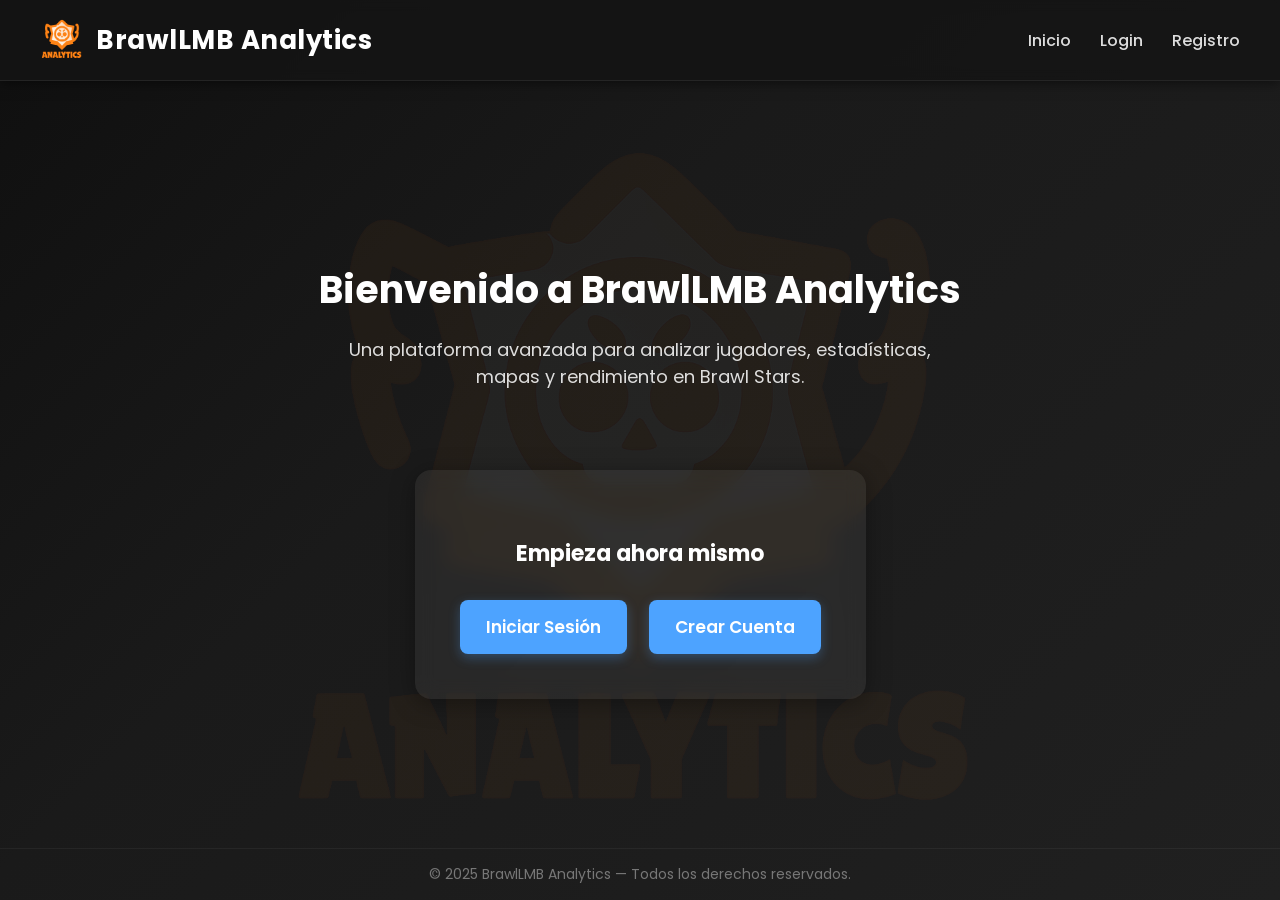
==== src/main/resources/static/index.html @ 0164c5f4 "commit 1 y final" ====
<!DOCTYPE html>
<html lang="es">
<head>
    <meta charset="UTF-8">
    <title>BrawlLMB Analytics - Inicio</title>
    <link rel="icon" href="/favicon_kenji.ico" type="image/x-icon">

    <!-- Fuente moderna -->
    <link href="https://fonts.googleapis.com/css2?family=Poppins:wght@300;400;600;700&display=swap" rel="stylesheet">

    <style>
        html, body {
            height: 100%;
            margin: 0;
            padding: 0;
        }

        body {
            font-family: 'Poppins', sans-serif;
            background: linear-gradient(135deg, #0f0f0f, #1a1a1a 40%, #202020);
            color: #fff;

            min-height: 100vh;
            display: flex;
            flex-direction: column;
            overflow-x: hidden;
            position: relative;
        }

        .bg-logo {
            position: fixed;
            top: 55%;
            left: 50%;
            width: 750px;
            height: 750px;
            transform: translate(-50%, -50%);
            opacity: 0.045;
            background: url('images/logo_lmb.png') center/contain no-repeat;
            pointer-events: none;
            z-index: 0;
        }

        header {
            background: rgba(20, 20, 20, 0.85);
            padding: 18px 40px;
            display: flex;
            align-items: center;
            justify-content: space-between;
            backdrop-filter: blur(6px);
            border-bottom: 1px solid rgba(255, 255, 255, 0.07);
            box-shadow: 0 2px 12px rgba(0, 0, 0, 0.5);
            z-index: 2;
            position: relative;
        }

        .logo-box {
            display: flex;
            align-items: center;
            gap: 12px;
        }

        .logo-box img {
            width: 44px;
            height: 44px;
        }

        .logo-box h1 {
            margin: 0;
            font-size: 26px;
            font-weight: 700;
            letter-spacing: 0.5px;
        }

        nav a {
            margin-left: 25px;
            color: #ddd;
            text-decoration: none;
            font-weight: 500;
            transition: 0.3s;
        }

        nav a:hover {
            color: #4da3ff;
        }

        main {
            flex: 1;
            display: flex;
            flex-direction: column;
            justify-content: center; 
            align-items: center;
            padding: 60px 20px;
            text-align: center;
            z-index: 2;
        }

        main h2 {
            font-size: 38px;
            font-weight: 700;
            margin-bottom: 18px;
        }

        main p {
            font-size: 18px;
            opacity: 0.85;
            max-width: 600px;
            margin: 0 auto 60px auto; 
        }

        .glass-box {
            margin-top: 20px;
            background: rgba(255, 255, 255, 0.06);
            padding: 45px;
            border-radius: 16px;
            backdrop-filter: blur(10px);
            box-shadow: 0 4px 25px rgba(0, 0, 0, 0.35);
            max-width: 550px;
        }

        .botones-principales {
            margin-top: 30px;
            display: flex;
            gap: 22px;
            justify-content: center;
        }

        .btn {
            background: #4da3ff;
            color: #fff;
            padding: 14px 26px;
            border-radius: 8px;
            text-decoration: none;
            font-weight: 600;
            font-size: 17px;
            transition: 0.3s;
            box-shadow: 0 4px 12px rgba(77, 163, 255, 0.3);
        }

        .btn:hover {
            background: #1f8aff;
            box-shadow: 0 6px 18px rgba(77, 163, 255, 0.45);
            transform: translateY(-2px);
        }

        footer {
            text-align: center;
            padding: 15px;
            color: #777;
            font-size: 14px;
            border-top: 1px solid rgba(255, 255, 255, 0.05);
            z-index: 2;
            position: relative;
        }

    </style>

</head>
<body>

    <div class="bg-logo"></div>

    <header>
        <div class="logo-box">
            <img src="images/logo_lmb.png" alt="logo">
            <h1>BrawlLMB Analytics</h1>
        </div>

        <nav>
            <a href="index.html">Inicio</a>
            <a href="login.html">Login</a>
            <a href="register.html">Registro</a>
        </nav>
    </header>

    <main>
        <h2>Bienvenido a BrawlLMB Analytics</h2>
        <p>Una plataforma avanzada para analizar jugadores, estadísticas, mapas y rendimiento en Brawl Stars.</p>

        <div class="glass-box">
            <h3 style="margin-bottom: 22px; font-size: 22px;">Empieza ahora mismo</h3>

            <div class="botones-principales">
                <a class="btn" href="login.html">Iniciar Sesión</a>
                <a class="btn" href="register.html">Crear Cuenta</a>
            </div>
        </div>
    </main>

    <footer>
        © 2025 BrawlLMB Analytics — Todos los derechos reservados.
    </footer>

</body>
</html>
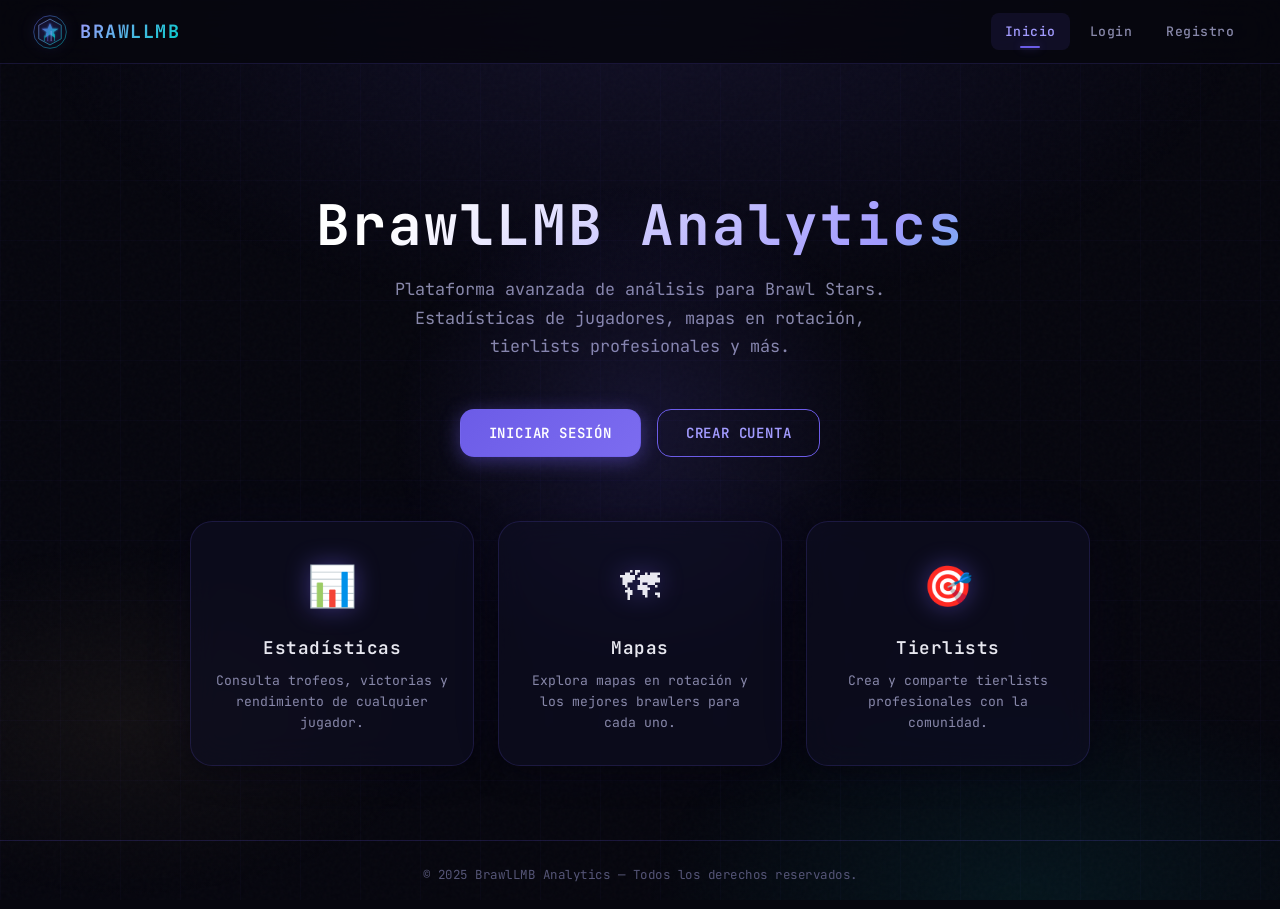
==== commit 4bbc5330: "feat: redesign front — glow aesthetic, responsive, pro rating" ====
--- a/src/main/resources/static/index.html
+++ b/src/main/resources/static/index.html
@@ -2,193 +2,67 @@
 <html lang="es">
 <head>
     <meta charset="UTF-8">
-    <title>BrawlLMB Analytics - Inicio</title>
+    <meta name="viewport" content="width=device-width, initial-scale=1.0">
+    <title>BrawlLMB Analytics</title>
     <link rel="icon" href="/favicon_kenji.ico" type="image/x-icon">
-
-    <!-- Fuente moderna -->
-    <link href="https://fonts.googleapis.com/css2?family=Poppins:wght@300;400;600;700&display=swap" rel="stylesheet">
-
-    <style>
-        html, body {
-            height: 100%;
-            margin: 0;
-            padding: 0;
-        }
-
-        body {
-            font-family: 'Poppins', sans-serif;
-            background: linear-gradient(135deg, #0f0f0f, #1a1a1a 40%, #202020);
-            color: #fff;
-
-            min-height: 100vh;
-            display: flex;
-            flex-direction: column;
-            overflow-x: hidden;
-            position: relative;
-        }
-
-        .bg-logo {
-            position: fixed;
-            top: 55%;
-            left: 50%;
-            width: 750px;
-            height: 750px;
-            transform: translate(-50%, -50%);
-            opacity: 0.045;
-            background: url('images/logo_lmb.png') center/contain no-repeat;
-            pointer-events: none;
-            z-index: 0;
-        }
-
-        header {
-            background: rgba(20, 20, 20, 0.85);
-            padding: 18px 40px;
-            display: flex;
-            align-items: center;
-            justify-content: space-between;
-            backdrop-filter: blur(6px);
-            border-bottom: 1px solid rgba(255, 255, 255, 0.07);
-            box-shadow: 0 2px 12px rgba(0, 0, 0, 0.5);
-            z-index: 2;
-            position: relative;
-        }
-
-        .logo-box {
-            display: flex;
-            align-items: center;
-            gap: 12px;
-        }
-
-        .logo-box img {
-            width: 44px;
-            height: 44px;
-        }
-
-        .logo-box h1 {
-            margin: 0;
-            font-size: 26px;
-            font-weight: 700;
-            letter-spacing: 0.5px;
-        }
-
-        nav a {
-            margin-left: 25px;
-            color: #ddd;
-            text-decoration: none;
-            font-weight: 500;
-            transition: 0.3s;
-        }
-
-        nav a:hover {
-            color: #4da3ff;
-        }
-
-        main {
-            flex: 1;
-            display: flex;
-            flex-direction: column;
-            justify-content: center; 
-            align-items: center;
-            padding: 60px 20px;
-            text-align: center;
-            z-index: 2;
-        }
-
-        main h2 {
-            font-size: 38px;
-            font-weight: 700;
-            margin-bottom: 18px;
-        }
-
-        main p {
-            font-size: 18px;
-            opacity: 0.85;
-            max-width: 600px;
-            margin: 0 auto 60px auto; 
-        }
-
-        .glass-box {
-            margin-top: 20px;
-            background: rgba(255, 255, 255, 0.06);
-            padding: 45px;
-            border-radius: 16px;
-            backdrop-filter: blur(10px);
-            box-shadow: 0 4px 25px rgba(0, 0, 0, 0.35);
-            max-width: 550px;
-        }
-
-        .botones-principales {
-            margin-top: 30px;
-            display: flex;
-            gap: 22px;
-            justify-content: center;
-        }
-
-        .btn {
-            background: #4da3ff;
-            color: #fff;
-            padding: 14px 26px;
-            border-radius: 8px;
-            text-decoration: none;
-            font-weight: 600;
-            font-size: 17px;
-            transition: 0.3s;
-            box-shadow: 0 4px 12px rgba(77, 163, 255, 0.3);
-        }
-
-        .btn:hover {
-            background: #1f8aff;
-            box-shadow: 0 6px 18px rgba(77, 163, 255, 0.45);
-            transform: translateY(-2px);
-        }
-
-        footer {
-            text-align: center;
-            padding: 15px;
-            color: #777;
-            font-size: 14px;
-            border-top: 1px solid rgba(255, 255, 255, 0.05);
-            z-index: 2;
-            position: relative;
-        }
-
-    </style>
-
+    <link rel="stylesheet" href="css/main.css">
 </head>
 <body>
 
-    <div class="bg-logo"></div>
+<div class="bg-grid"></div>
 
-    <header>
-        <div class="logo-box">
-            <img src="images/logo_lmb.png" alt="logo">
-            <h1>BrawlLMB Analytics</h1>
+<header>
+    <a class="logo-box" href="index.html">
+        <img src="images/logo.svg" alt="BrawlLMB">
+        <h1>BrawlLMB</h1>
+    </a>
+    <button class="menu-toggle" onclick="toggleMenu()" aria-label="Menu">&#9776;</button>
+    <nav id="mainNav">
+        <a href="index.html" class="activo">Inicio</a>
+        <a href="login.html">Login</a>
+        <a href="register.html">Registro</a>
+    </nav>
+</header>
+
+<main>
+    <section class="hero">
+        <div class="hero-glow"></div>
+        <h2>BrawlLMB Analytics</h2>
+        <p>Plataforma avanzada de análisis para Brawl Stars. Estadísticas de jugadores, mapas en rotación, tierlists profesionales y más.</p>
+
+        <div style="display:flex; gap:1rem; justify-content:center; flex-wrap:wrap;">
+            <a class="btn" href="login.html">Iniciar Sesión</a>
+            <a class="btn btn-outline" href="register.html">Crear Cuenta</a>
         </div>
+    </section>
 
-        <nav>
-            <a href="index.html">Inicio</a>
-            <a href="login.html">Login</a>
-            <a href="register.html">Registro</a>
-        </nav>
-    </header>
+    <div class="panel-grid" style="max-width:900px; margin:0 auto;">
+        <div class="glass animate-in panel-card">
+            <span class="icon">&#x1F4CA;</span>
+            <h3>Estadísticas</h3>
+            <p>Consulta trofeos, victorias y rendimiento de cualquier jugador.</p>
+        </div>
+        <div class="glass animate-in panel-card">
+            <span class="icon">&#x1F5FA;</span>
+            <h3>Mapas</h3>
+            <p>Explora mapas en rotación y los mejores brawlers para cada uno.</p>
+        </div>
+        <div class="glass animate-in panel-card">
+            <span class="icon">&#x1F3AF;</span>
+            <h3>Tierlists</h3>
+            <p>Crea y comparte tierlists profesionales con la comunidad.</p>
+        </div>
+    </div>
+</main>
 
-    <main>
-        <h2>Bienvenido a BrawlLMB Analytics</h2>
-        <p>Una plataforma avanzada para analizar jugadores, estadísticas, mapas y rendimiento en Brawl Stars.</p>
+<footer>
+    &copy; 2025 BrawlLMB Analytics &mdash; Todos los derechos reservados.
+</footer>
 
-        <div class="glass-box">
-            <h3 style="margin-bottom: 22px; font-size: 22px;">Empieza ahora mismo</h3>
-
-            <div class="botones-principales">
-                <a class="btn" href="login.html">Iniciar Sesión</a>
-                <a class="btn" href="register.html">Crear Cuenta</a>
-            </div>
-        </div>
-    </main>
-
-    <footer>
-        © 2025 BrawlLMB Analytics — Todos los derechos reservados.
-    </footer>
-
+<script>
+function toggleMenu() {
+    document.getElementById('mainNav').classList.toggle('open');
+}
+</script>
 </body>
 </html>
--- a/src/main/resources/static/css/main.css
+++ b/src/main/resources/static/css/main.css
@@ -0,0 +1,1541 @@
+/* ============================================
+   BrawlLMB Analytics — Main Stylesheet
+   Glow aesthetic · 3270 Nerd Font · Responsive
+   ============================================ */
+
+/* ── Fonts ─────────────────────────────────── */
+@import url('https://fonts.googleapis.com/css2?family=JetBrains+Mono:wght@300;400;500;600;700&display=swap');
+
+:root {
+    /* ── Palette ── */
+    --bg-deep:    #06060e;
+    --bg-surface: #0d0d1a;
+    --bg-card:    rgba(15, 15, 35, 0.65);
+    --bg-input:   rgba(20, 20, 50, 0.6);
+
+    --accent:       #6c5ce7;
+    --accent-light: #a29bfe;
+    --accent-glow:  rgba(108, 92, 231, 0.45);
+    --cyan:         #00cec9;
+    --cyan-glow:    rgba(0, 206, 201, 0.35);
+    --gold:         #fdcb6e;
+    --gold-glow:    rgba(253, 203, 110, 0.3);
+    --red:          #ff6b6b;
+    --green:        #00b894;
+
+    --text:         #e8e8f0;
+    --text-muted:   #8888aa;
+    --text-dim:     #555577;
+
+    --border:       rgba(108, 92, 231, 0.18);
+    --border-hover: rgba(108, 92, 231, 0.4);
+
+    /* ── Radii ── */
+    --r-sm: 8px;
+    --r-md: 14px;
+    --r-lg: 22px;
+    --r-xl: 32px;
+
+    /* ── Shadows ── */
+    --shadow-card:  0 4px 30px rgba(0,0,0,0.5), 0 0 60px rgba(108,92,231,0.06);
+    --shadow-glow:  0 0 20px var(--accent-glow), 0 0 60px rgba(108,92,231,0.12);
+    --shadow-hover: 0 8px 40px rgba(0,0,0,0.6), 0 0 80px rgba(108,92,231,0.15);
+
+    /* ── Transitions ── */
+    --ease: cubic-bezier(0.22, 1, 0.36, 1);
+}
+
+/* ── Reset ────────────────────────────────── */
+*, *::before, *::after { box-sizing: border-box; margin: 0; padding: 0; }
+
+html {
+    scroll-behavior: smooth;
+    -webkit-font-smoothing: antialiased;
+}
+
+body {
+    font-family: 'JetBrains Mono', '3270 Nerd Font', 'Fira Code', monospace;
+    background: var(--bg-deep);
+    color: var(--text);
+    min-height: 100vh;
+    overflow-x: hidden;
+    line-height: 1.6;
+}
+
+/* ── Animated Background ──────────────────── */
+body::before {
+    content: '';
+    position: fixed;
+    inset: 0;
+    background:
+        radial-gradient(ellipse 80% 60% at 50% 0%, rgba(108,92,231,0.12) 0%, transparent 60%),
+        radial-gradient(ellipse 60% 50% at 80% 100%, rgba(0,206,201,0.08) 0%, transparent 50%),
+        radial-gradient(ellipse 50% 40% at 10% 80%, rgba(253,203,110,0.05) 0%, transparent 50%);
+    pointer-events: none;
+    z-index: 0;
+}
+
+/* ── Noise Texture Overlay ────────────────── */
+body::after {
+    content: '';
+    position: fixed;
+    inset: 0;
+    opacity: 0.025;
+    background-image: url("data:image/svg+xml,%3Csvg viewBox='0 0 256 256' xmlns='http://www.w3.org/2000/svg'%3E%3Cfilter id='n'%3E%3CfeTurbulence type='fractalNoise' baseFrequency='0.9' numOctaves='4' stitchTiles='stitch'/%3E%3C/filter%3E%3Crect width='100%25' height='100%25' filter='url(%23n)'/%3E%3C/svg%3E");
+    pointer-events: none;
+    z-index: 0;
+}
+
+/* ── Grid Lines Background ────────────────── */
+.bg-grid {
+    position: fixed;
+    inset: 0;
+    background-image:
+        linear-gradient(rgba(108,92,231,0.03) 1px, transparent 1px),
+        linear-gradient(90deg, rgba(108,92,231,0.03) 1px, transparent 1px);
+    background-size: 60px 60px;
+    pointer-events: none;
+    z-index: 0;
+}
+
+/* ── Header ───────────────────────────────── */
+header {
+    position: sticky;
+    top: 0;
+    z-index: 100;
+    background: rgba(6, 6, 14, 0.85);
+    backdrop-filter: blur(20px) saturate(1.4);
+    -webkit-backdrop-filter: blur(20px) saturate(1.4);
+    border-bottom: 1px solid var(--border);
+    padding: 0 2rem;
+    height: 64px;
+    display: flex;
+    align-items: center;
+    justify-content: space-between;
+}
+
+.logo-box {
+    display: flex;
+    align-items: center;
+    gap: 12px;
+    text-decoration: none;
+    color: var(--text);
+}
+
+.logo-box img,
+.logo-box svg {
+    width: 36px;
+    height: 36px;
+    filter: drop-shadow(0 0 8px var(--accent-glow));
+}
+
+.logo-box h1 {
+    font-size: 1.15rem;
+    font-weight: 700;
+    letter-spacing: 1.5px;
+    text-transform: uppercase;
+    background: linear-gradient(135deg, var(--accent-light), var(--cyan));
+    -webkit-background-clip: text;
+    -webkit-text-fill-color: transparent;
+    background-clip: text;
+}
+
+/* ── Navigation ───────────────────────────── */
+nav {
+    display: flex;
+    align-items: center;
+    gap: 6px;
+}
+
+nav a {
+    color: var(--text-muted);
+    text-decoration: none;
+    font-size: 0.82rem;
+    font-weight: 500;
+    padding: 8px 14px;
+    border-radius: var(--r-sm);
+    transition: all 0.25s var(--ease);
+    position: relative;
+    letter-spacing: 0.5px;
+}
+
+nav a:hover,
+nav a.activo {
+    color: var(--accent-light);
+    background: rgba(108, 92, 231, 0.1);
+}
+
+nav a.activo::after {
+    content: '';
+    position: absolute;
+    bottom: 2px;
+    left: 50%;
+    transform: translateX(-50%);
+    width: 20px;
+    height: 2px;
+    background: var(--accent);
+    border-radius: 2px;
+    box-shadow: 0 0 8px var(--accent-glow);
+}
+
+/* ── Mobile Menu Toggle ───────────────────── */
+.menu-toggle {
+    display: none;
+    background: none;
+    border: none;
+    color: var(--text);
+    font-size: 1.5rem;
+    cursor: pointer;
+    padding: 8px;
+}
+
+/* ── Main Content ─────────────────────────── */
+main {
+    position: relative;
+    z-index: 1;
+    max-width: 1280px;
+    margin: 0 auto;
+    padding: 2rem 1.5rem 4rem;
+    min-height: calc(100vh - 64px - 60px);
+}
+
+/* ── Hero Section ─────────────────────────── */
+.hero {
+    text-align: center;
+    padding: 6rem 1rem 4rem;
+    position: relative;
+}
+
+.hero h2 {
+    font-size: clamp(2rem, 5vw, 3.5rem);
+    font-weight: 700;
+    letter-spacing: 2px;
+    margin-bottom: 1rem;
+    background: linear-gradient(135deg, #fff 30%, var(--accent-light) 70%, var(--cyan));
+    -webkit-background-clip: text;
+    -webkit-text-fill-color: transparent;
+    background-clip: text;
+    line-height: 1.2;
+}
+
+.hero p {
+    font-size: 1.05rem;
+    color: var(--text-muted);
+    max-width: 540px;
+    margin: 0 auto 3rem;
+    line-height: 1.7;
+}
+
+.hero-glow {
+    position: absolute;
+    top: 20%;
+    left: 50%;
+    transform: translateX(-50%);
+    width: 500px;
+    height: 500px;
+    background: radial-gradient(circle, rgba(108,92,231,0.15) 0%, transparent 70%);
+    pointer-events: none;
+    animation: pulse-glow 6s ease-in-out infinite;
+}
+
+@keyframes pulse-glow {
+    0%, 100% { opacity: 0.6; transform: translateX(-50%) scale(1); }
+    50%      { opacity: 1;   transform: translateX(-50%) scale(1.1); }
+}
+
+/* ── Glass Cards ──────────────────────────── */
+.glass {
+    background: var(--bg-card);
+    border: 1px solid var(--border);
+    border-radius: var(--r-lg);
+    backdrop-filter: blur(16px) saturate(1.2);
+    -webkit-backdrop-filter: blur(16px) saturate(1.2);
+    box-shadow: var(--shadow-card);
+    transition: all 0.4s var(--ease);
+}
+
+.glass:hover {
+    border-color: var(--border-hover);
+    box-shadow: var(--shadow-hover);
+    transform: translateY(-3px);
+}
+
+.glass-static {
+    background: var(--bg-card);
+    border: 1px solid var(--border);
+    border-radius: var(--r-lg);
+    backdrop-filter: blur(16px) saturate(1.2);
+    -webkit-backdrop-filter: blur(16px) saturate(1.2);
+    box-shadow: var(--shadow-card);
+}
+
+/* ── Buttons ──────────────────────────────── */
+.btn {
+    display: inline-flex;
+    align-items: center;
+    justify-content: center;
+    gap: 8px;
+    padding: 12px 28px;
+    font-family: inherit;
+    font-size: 0.88rem;
+    font-weight: 600;
+    letter-spacing: 0.8px;
+    text-transform: uppercase;
+    color: #fff;
+    background: linear-gradient(135deg, var(--accent), #7c6cf0);
+    border: 1px solid rgba(108, 92, 231, 0.3);
+    border-radius: var(--r-md);
+    cursor: pointer;
+    text-decoration: none;
+    transition: all 0.3s var(--ease);
+    box-shadow: 0 4px 20px var(--accent-glow);
+    position: relative;
+    overflow: hidden;
+}
+
+.btn::before {
+    content: '';
+    position: absolute;
+    inset: 0;
+    background: linear-gradient(135deg, transparent, rgba(255,255,255,0.1), transparent);
+    transform: translateX(-100%);
+    transition: transform 0.5s var(--ease);
+}
+
+.btn:hover {
+    transform: translateY(-2px);
+    box-shadow: 0 8px 30px var(--accent-glow), 0 0 60px rgba(108,92,231,0.15);
+}
+
+.btn:hover::before {
+    transform: translateX(100%);
+}
+
+.btn:active {
+    transform: translateY(0);
+}
+
+.btn-outline {
+    background: transparent;
+    border: 1px solid var(--accent);
+    color: var(--accent-light);
+    box-shadow: none;
+}
+
+.btn-outline:hover {
+    background: rgba(108, 92, 231, 0.12);
+    box-shadow: 0 0 20px var(--accent-glow);
+}
+
+.btn-ghost {
+    background: rgba(108, 92, 231, 0.08);
+    border: 1px solid transparent;
+    color: var(--accent-light);
+    box-shadow: none;
+}
+
+.btn-ghost:hover {
+    border-color: var(--accent);
+    background: rgba(108, 92, 231, 0.15);
+}
+
+.btn-sm {
+    padding: 8px 18px;
+    font-size: 0.78rem;
+}
+
+.btn-danger {
+    background: linear-gradient(135deg, #e74c3c, #c0392b);
+    border-color: rgba(231, 76, 60, 0.3);
+    box-shadow: 0 4px 20px rgba(231, 76, 60, 0.25);
+}
+
+.btn-danger:hover {
+    box-shadow: 0 8px 30px rgba(231, 76, 60, 0.4);
+}
+
+.btn-cyan {
+    background: linear-gradient(135deg, var(--cyan), #00b4d8);
+    border-color: rgba(0, 206, 201, 0.3);
+    box-shadow: 0 4px 20px var(--cyan-glow);
+}
+
+.btn-cyan:hover {
+    box-shadow: 0 8px 30px var(--cyan-glow);
+}
+
+/* ── Forms ─────────────────────────────────── */
+.form-group {
+    margin-bottom: 1.25rem;
+    text-align: left;
+}
+
+.form-group label {
+    display: block;
+    font-size: 0.78rem;
+    font-weight: 600;
+    color: var(--text-muted);
+    margin-bottom: 6px;
+    letter-spacing: 1px;
+    text-transform: uppercase;
+}
+
+.form-input {
+    width: 100%;
+    padding: 12px 16px;
+    font-family: inherit;
+    font-size: 0.9rem;
+    color: var(--text);
+    background: var(--bg-input);
+    border: 1px solid var(--border);
+    border-radius: var(--r-sm);
+    outline: none;
+    transition: all 0.3s var(--ease);
+}
+
+.form-input:focus {
+    border-color: var(--accent);
+    box-shadow: 0 0 0 3px rgba(108, 92, 231, 0.15), 0 0 20px rgba(108, 92, 231, 0.1);
+}
+
+.form-input::placeholder {
+    color: var(--text-dim);
+}
+
+/* ── Search Bar ───────────────────────────── */
+.search-bar {
+    display: flex;
+    align-items: center;
+    gap: 0;
+    background: var(--bg-input);
+    border: 1px solid var(--border);
+    border-radius: var(--r-xl);
+    padding: 4px;
+    transition: all 0.3s var(--ease);
+    max-width: 480px;
+    margin: 0 auto;
+}
+
+.search-bar:focus-within {
+    border-color: var(--accent);
+    box-shadow: 0 0 0 3px rgba(108, 92, 231, 0.15), 0 0 30px rgba(108, 92, 231, 0.1);
+}
+
+.search-bar input {
+    flex: 1;
+    padding: 12px 18px;
+    font-family: inherit;
+    font-size: 0.9rem;
+    color: var(--text);
+    background: transparent;
+    border: none;
+    outline: none;
+}
+
+.search-bar input::placeholder {
+    color: var(--text-dim);
+}
+
+.search-bar button {
+    padding: 12px 24px;
+    font-family: inherit;
+    font-size: 0.82rem;
+    font-weight: 600;
+    letter-spacing: 0.5px;
+    text-transform: uppercase;
+    color: #fff;
+    background: linear-gradient(135deg, var(--accent), #7c6cf0);
+    border: none;
+    border-radius: var(--r-xl);
+    cursor: pointer;
+    transition: all 0.3s var(--ease);
+    white-space: nowrap;
+}
+
+.search-bar button:hover {
+    box-shadow: 0 0 20px var(--accent-glow);
+}
+
+/* ── Panel Grid ───────────────────────────── */
+.panel-grid {
+    display: grid;
+    grid-template-columns: repeat(auto-fit, minmax(260px, 1fr));
+    gap: 1.5rem;
+    margin-top: 2rem;
+}
+
+.panel-card {
+    display: block;
+    padding: 2rem 1.5rem;
+    text-decoration: none;
+    color: var(--text);
+    text-align: center;
+    position: relative;
+    overflow: hidden;
+}
+
+.panel-card::before {
+    content: '';
+    position: absolute;
+    top: 0;
+    left: 50%;
+    transform: translateX(-50%);
+    width: 80%;
+    height: 1px;
+    background: linear-gradient(90deg, transparent, var(--accent), transparent);
+    opacity: 0;
+    transition: opacity 0.4s var(--ease);
+}
+
+.panel-card:hover::before {
+    opacity: 1;
+}
+
+.panel-card .icon {
+    font-size: 2.5rem;
+    margin-bottom: 1rem;
+    display: block;
+    filter: drop-shadow(0 0 12px var(--accent-glow));
+}
+
+.panel-card h3 {
+    font-size: 1.1rem;
+    font-weight: 600;
+    margin-bottom: 0.5rem;
+    letter-spacing: 0.5px;
+}
+
+.panel-card p {
+    font-size: 0.82rem;
+    color: var(--text-muted);
+    line-height: 1.6;
+}
+
+/* ── Stats Profile ────────────────────────── */
+.stats-profile {
+    display: flex;
+    gap: 2rem;
+    flex-wrap: wrap;
+    justify-content: center;
+    align-items: flex-start;
+}
+
+.stats-avatar-card {
+    text-align: center;
+    padding: 2rem;
+    min-width: 280px;
+}
+
+.stats-avatar-card .avatar-ring {
+    width: 110px;
+    height: 110px;
+    border-radius: 50%;
+    padding: 3px;
+    background: linear-gradient(135deg, var(--accent), var(--cyan));
+    margin: 0 auto 1.5rem;
+    box-shadow: 0 0 30px var(--accent-glow);
+}
+
+.stats-avatar-card .avatar-ring img {
+    width: 100%;
+    height: 100%;
+    border-radius: 50%;
+    object-fit: cover;
+    background: var(--bg-deep);
+    border: 3px solid var(--bg-deep);
+}
+
+.stats-data-card {
+    flex: 1;
+    min-width: 300px;
+    padding: 2rem;
+}
+
+.stat-row {
+    display: flex;
+    justify-content: space-between;
+    align-items: center;
+    padding: 10px 0;
+    border-bottom: 1px solid rgba(108, 92, 231, 0.08);
+}
+
+.stat-row:last-child {
+    border-bottom: none;
+}
+
+.stat-label {
+    font-size: 0.82rem;
+    color: var(--text-muted);
+    font-weight: 500;
+}
+
+.stat-value {
+    font-size: 0.95rem;
+    font-weight: 700;
+    color: var(--accent-light);
+}
+
+/* ── Stat Badges (replaces stars) ─────────── */
+.stat-badge {
+    display: inline-flex;
+    align-items: center;
+    gap: 6px;
+    padding: 4px 12px;
+    font-size: 0.75rem;
+    font-weight: 600;
+    border-radius: var(--r-sm);
+    text-transform: uppercase;
+    letter-spacing: 0.5px;
+}
+
+.stat-badge.rank-s {
+    background: rgba(108, 92, 231, 0.15);
+    color: var(--accent-light);
+    border: 1px solid rgba(108, 92, 231, 0.3);
+    box-shadow: 0 0 12px rgba(108, 92, 231, 0.2);
+}
+
+.stat-badge.rank-a {
+    background: rgba(0, 206, 201, 0.12);
+    color: var(--cyan);
+    border: 1px solid rgba(0, 206, 201, 0.3);
+}
+
+.stat-badge.rank-b {
+    background: rgba(253, 203, 110, 0.12);
+    color: var(--gold);
+    border: 1px solid rgba(253, 203, 110, 0.3);
+}
+
+.stat-badge.rank-c {
+    background: rgba(136, 136, 170, 0.12);
+    color: var(--text-muted);
+    border: 1px solid rgba(136, 136, 170, 0.2);
+}
+
+/* ── Tier Badge (professional rating) ─────── */
+.tier-badge {
+    display: inline-flex;
+    align-items: center;
+    justify-content: center;
+    width: 56px;
+    height: 56px;
+    font-size: 1.4rem;
+    font-weight: 800;
+    border-radius: var(--r-md);
+    letter-spacing: 1px;
+    position: relative;
+    overflow: hidden;
+}
+
+.tier-badge::before {
+    content: '';
+    position: absolute;
+    inset: 0;
+    background: linear-gradient(135deg, rgba(255,255,255,0.15), transparent);
+    border-radius: inherit;
+}
+
+.tier-badge.tier-S {
+    background: linear-gradient(135deg, #6c5ce7, #a29bfe);
+    color: #fff;
+    box-shadow: 0 0 20px rgba(108, 92, 231, 0.5), inset 0 0 20px rgba(255,255,255,0.1);
+    border: 1px solid rgba(162, 155, 254, 0.4);
+}
+
+.tier-badge.tier-A {
+    background: linear-gradient(135deg, #00cec9, #00b4d8);
+    color: #fff;
+    box-shadow: 0 0 20px rgba(0, 206, 201, 0.4);
+    border: 1px solid rgba(0, 206, 201, 0.3);
+}
+
+.tier-badge.tier-B {
+    background: linear-gradient(135deg, #fdcb6e, #f9a825);
+    color: #1a1a2e;
+    box-shadow: 0 0 20px rgba(253, 203, 110, 0.3);
+    border: 1px solid rgba(253, 203, 110, 0.3);
+}
+
+.tier-badge.tier-C {
+    background: linear-gradient(135deg, #636e72, #b2bec3);
+    color: #1a1a2e;
+    box-shadow: 0 0 15px rgba(99, 110, 114, 0.3);
+    border: 1px solid rgba(178, 190, 195, 0.3);
+}
+
+.tier-badge.tier-D {
+    background: linear-gradient(135deg, #2d3436, #636e72);
+    color: #b2bec3;
+    box-shadow: 0 0 10px rgba(45, 52, 54, 0.3);
+    border: 1px solid rgba(99, 110, 114, 0.2);
+}
+
+/* ── Rating System (professional) ─────────── */
+.rating-container {
+    display: flex;
+    flex-direction: column;
+    gap: 1rem;
+    padding: 1.5rem;
+}
+
+.rating-score {
+    display: flex;
+    align-items: center;
+    gap: 1rem;
+}
+
+.rating-number {
+    font-size: 3rem;
+    font-weight: 800;
+    background: linear-gradient(135deg, var(--accent-light), var(--cyan));
+    -webkit-background-clip: text;
+    -webkit-text-fill-color: transparent;
+    background-clip: text;
+    line-height: 1;
+}
+
+.rating-max {
+    font-size: 1rem;
+    color: var(--text-dim);
+    font-weight: 400;
+}
+
+.rating-bar {
+    flex: 1;
+    height: 8px;
+    background: rgba(108, 92, 231, 0.15);
+    border-radius: 4px;
+    overflow: hidden;
+    position: relative;
+}
+
+.rating-bar-fill {
+    height: 100%;
+    border-radius: 4px;
+    background: linear-gradient(90deg, var(--accent), var(--cyan));
+    box-shadow: 0 0 12px var(--accent-glow);
+    transition: width 0.8s var(--ease);
+}
+
+.rating-selector {
+    display: flex;
+    gap: 8px;
+}
+
+.rating-pip {
+    width: 40px;
+    height: 40px;
+    display: flex;
+    align-items: center;
+    justify-content: center;
+    font-size: 0.85rem;
+    font-weight: 700;
+    border-radius: var(--r-sm);
+    border: 1px solid var(--border);
+    background: var(--bg-input);
+    color: var(--text-muted);
+    cursor: pointer;
+    transition: all 0.25s var(--ease);
+}
+
+.rating-pip:hover {
+    border-color: var(--accent);
+    color: var(--accent-light);
+    background: rgba(108, 92, 231, 0.12);
+    transform: scale(1.08);
+}
+
+.rating-pip.active {
+    background: linear-gradient(135deg, var(--accent), #7c6cf0);
+    color: #fff;
+    border-color: var(--accent);
+    box-shadow: 0 0 15px var(--accent-glow);
+}
+
+/* ── Review Cards ─────────────────────────── */
+.review-card {
+    padding: 1.25rem;
+    margin-bottom: 1rem;
+    border-left: 3px solid var(--accent);
+}
+
+.review-header {
+    display: flex;
+    justify-content: space-between;
+    align-items: center;
+    margin-bottom: 0.75rem;
+}
+
+.review-user {
+    font-weight: 700;
+    font-size: 0.9rem;
+    color: var(--accent-light);
+}
+
+.review-score {
+    display: flex;
+    gap: 3px;
+}
+
+.review-score .pip {
+    width: 8px;
+    height: 8px;
+    border-radius: 2px;
+    background: var(--accent);
+    opacity: 0.3;
+}
+
+.review-score .pip.filled {
+    opacity: 1;
+    box-shadow: 0 0 6px var(--accent-glow);
+}
+
+.review-comment {
+    font-size: 0.85rem;
+    color: var(--text-muted);
+    line-height: 1.6;
+}
+
+/* ── Tierlist Grid ────────────────────────── */
+.tierlist-grid {
+    display: grid;
+    grid-template-columns: repeat(auto-fill, minmax(280px, 1fr));
+    gap: 1.5rem;
+    margin-top: 2rem;
+}
+
+.tierlist-card {
+    padding: 1.5rem;
+    text-align: center;
+}
+
+.tierlist-card h3 {
+    font-size: 1.1rem;
+    margin-bottom: 0.5rem;
+}
+
+.tierlist-card .creator {
+    font-size: 0.78rem;
+    color: var(--text-dim);
+    margin-bottom: 1.25rem;
+}
+
+/* ── Tier Rows ────────────────────────────── */
+.tier-section {
+    display: flex;
+    flex-direction: column;
+    gap: 1rem;
+    margin: 2rem 0;
+}
+
+.tier-row {
+    display: flex;
+    align-items: center;
+    gap: 1rem;
+    padding: 0.75rem;
+    min-height: 80px;
+}
+
+.tier-dropzone {
+    flex: 1;
+    display: flex;
+    flex-wrap: wrap;
+    gap: 8px;
+    min-height: 60px;
+    padding: 10px;
+    background: rgba(0, 0, 0, 0.25);
+    border-radius: var(--r-sm);
+    border: 2px dashed rgba(108, 92, 231, 0.15);
+    transition: all 0.3s var(--ease);
+}
+
+.tier-dropzone.drag-over {
+    border-color: var(--accent);
+    background: rgba(108, 92, 231, 0.08);
+}
+
+.tier-dropzone-view {
+    flex: 1;
+    display: flex;
+    flex-wrap: wrap;
+    gap: 8px;
+    min-height: 60px;
+    padding: 10px;
+    background: rgba(0, 0, 0, 0.2);
+    border-radius: var(--r-sm);
+}
+
+/* ── Brawler Cards ────────────────────────── */
+.brawler-pool {
+    display: flex;
+    flex-wrap: wrap;
+    gap: 8px;
+    padding: 1rem;
+    max-height: 200px;
+    overflow-y: auto;
+}
+
+.brawler-chip {
+    width: 50px;
+    height: 50px;
+    border-radius: var(--r-sm);
+    cursor: grab;
+    transition: all 0.2s var(--ease);
+    border: 2px solid transparent;
+}
+
+.brawler-chip:hover {
+    transform: scale(1.12);
+    border-color: var(--accent);
+    box-shadow: 0 0 12px var(--accent-glow);
+}
+
+.brawler-chip:active {
+    cursor: grabbing;
+}
+
+.brawler-icon {
+    width: 50px;
+    height: 50px;
+    border-radius: var(--r-sm);
+}
+
+/* ── Brawler Stats Carousel ───────────────── */
+.brawler-carousel {
+    position: relative;
+    overflow: hidden;
+    padding: 1rem 0;
+}
+
+.carousel-track {
+    display: flex;
+    gap: 1.25rem;
+    transition: transform 0.4s var(--ease);
+    overflow-x: auto;
+    scroll-behavior: smooth;
+    scrollbar-width: none;
+    -ms-overflow-style: none;
+    padding: 0.5rem;
+}
+
+.carousel-track::-webkit-scrollbar {
+    display: none;
+}
+
+.carousel-btn {
+    position: absolute;
+    top: 50%;
+    transform: translateY(-50%);
+    width: 40px;
+    height: 40px;
+    display: flex;
+    align-items: center;
+    justify-content: center;
+    background: rgba(6, 6, 14, 0.9);
+    border: 1px solid var(--border);
+    border-radius: 50%;
+    color: var(--accent-light);
+    font-size: 1.1rem;
+    cursor: pointer;
+    z-index: 5;
+    transition: all 0.3s var(--ease);
+    backdrop-filter: blur(10px);
+}
+
+.carousel-btn:hover {
+    background: rgba(108, 92, 231, 0.2);
+    border-color: var(--accent);
+    box-shadow: 0 0 15px var(--accent-glow);
+}
+
+.carousel-btn.prev { left: 8px; }
+.carousel-btn.next { right: 8px; }
+
+.brawler-stat-card {
+    min-width: 220px;
+    max-width: 220px;
+    padding: 1.25rem;
+    text-align: center;
+    flex-shrink: 0;
+}
+
+.brawler-stat-card .brawler-img {
+    width: 100%;
+    height: 150px;
+    object-fit: contain;
+    background: rgba(0, 0, 0, 0.3);
+    border-radius: var(--r-sm);
+    padding: 8px;
+    margin-bottom: 1rem;
+}
+
+.brawler-stat-card h4 {
+    font-size: 0.95rem;
+    margin-bottom: 0.75rem;
+}
+
+/* ── Map Cards ────────────────────────────── */
+.maps-grid {
+    display: grid;
+    grid-template-columns: repeat(auto-fill, minmax(160px, 1fr));
+    gap: 1rem;
+}
+
+.map-card {
+    width: 100%;
+    aspect-ratio: 4/5;
+    perspective: 1000px;
+    cursor: pointer;
+}
+
+.map-card-inner {
+    width: 100%;
+    height: 100%;
+    transition: transform 0.6s var(--ease);
+    transform-style: preserve-3d;
+    position: relative;
+}
+
+.map-card.flipped .map-card-inner {
+    transform: rotateY(180deg);
+}
+
+.map-front,
+.map-back {
+    position: absolute;
+    width: 100%;
+    height: 100%;
+    backface-visibility: hidden;
+    border-radius: var(--r-md);
+    overflow: hidden;
+}
+
+.map-front {
+    background: var(--bg-card);
+    border: 1px solid var(--border);
+    display: flex;
+    flex-direction: column;
+    align-items: center;
+    padding: 10px;
+}
+
+.map-front img {
+    width: 100%;
+    height: 100px;
+    object-fit: contain;
+    background: rgba(0, 0, 0, 0.3);
+    border-radius: var(--r-sm);
+    padding: 4px;
+    margin-bottom: 8px;
+}
+
+.map-front h4 {
+    font-size: 0.82rem;
+    font-weight: 600;
+    margin-bottom: 4px;
+    text-align: center;
+}
+
+.map-front .map-mode {
+    font-size: 0.7rem;
+    color: var(--cyan);
+    text-transform: uppercase;
+    letter-spacing: 0.5px;
+}
+
+.map-back {
+    background: rgba(6, 6, 14, 0.95);
+    border: 1px solid var(--accent);
+    transform: rotateY(180deg);
+    display: flex;
+    align-items: center;
+    justify-content: center;
+    padding: 12px;
+    font-size: 0.75rem;
+    color: var(--text-muted);
+    text-align: center;
+}
+
+/* ── Carousels for Maps ───────────────────── */
+.maps-carousel-wrapper {
+    position: relative;
+    display: flex;
+    align-items: center;
+    gap: 10px;
+}
+
+.maps-carousel {
+    display: flex;
+    gap: 12px;
+    overflow-x: auto;
+    scroll-behavior: smooth;
+    scrollbar-width: none;
+    -ms-overflow-style: none;
+    padding: 10px 0;
+}
+
+.maps-carousel::-webkit-scrollbar {
+    display: none;
+}
+
+.maps-carousel > * {
+    flex: 0 0 auto;
+}
+
+.maps-carousel-btn {
+    width: 32px;
+    height: 80px;
+    display: flex;
+    align-items: center;
+    justify-content: center;
+    background: rgba(6, 6, 14, 0.8);
+    border: 1px solid var(--border);
+    border-radius: var(--r-sm);
+    color: var(--text-muted);
+    font-size: 1rem;
+    cursor: pointer;
+    transition: all 0.25s var(--ease);
+    flex-shrink: 0;
+}
+
+.maps-carousel-btn:hover {
+    background: rgba(108, 92, 231, 0.15);
+    border-color: var(--accent);
+    color: var(--accent-light);
+}
+
+/* ── Mode Blocks ──────────────────────────── */
+.mode-block {
+    margin-bottom: 3rem;
+}
+
+.mode-title {
+    font-size: 1.15rem;
+    font-weight: 600;
+    color: var(--cyan);
+    margin-bottom: 1rem;
+    padding-bottom: 0.5rem;
+    border-bottom: 1px solid rgba(0, 206, 201, 0.15);
+    letter-spacing: 1px;
+    text-transform: uppercase;
+}
+
+/* ── Top Brawlers Table ───────────────────── */
+.top-brawlers-table {
+    width: 100%;
+    border-collapse: separate;
+    border-spacing: 0 6px;
+    margin-top: 1rem;
+}
+
+.top-brawlers-table th {
+    font-size: 0.75rem;
+    font-weight: 600;
+    color: var(--text-dim);
+    text-transform: uppercase;
+    letter-spacing: 1px;
+    padding: 10px 16px;
+    text-align: left;
+    border-bottom: 1px solid var(--border);
+}
+
+.top-brawlers-table td {
+    padding: 12px 16px;
+    font-size: 0.88rem;
+    background: rgba(15, 15, 35, 0.4);
+}
+
+.top-brawlers-table tr td:first-child {
+    border-radius: var(--r-sm) 0 0 var(--r-sm);
+}
+
+.top-brawlers-table tr td:last-child {
+    border-radius: 0 var(--r-sm) var(--r-sm) 0;
+}
+
+.top-brawlers-table .rank-num {
+    font-weight: 700;
+    color: var(--accent-light);
+    width: 40px;
+}
+
+.top-brawlers-table .winrate {
+    font-weight: 600;
+    color: var(--cyan);
+}
+
+/* ── Account Cards ────────────────────────── */
+.accounts-grid {
+    display: grid;
+    grid-template-columns: repeat(auto-fit, minmax(280px, 1fr));
+    gap: 1.5rem;
+    margin-top: 2rem;
+}
+
+.account-card {
+    padding: 1.75rem;
+    text-align: center;
+}
+
+.account-card h3 {
+    font-size: 1.15rem;
+    margin-bottom: 0.5rem;
+}
+
+.account-card .tag {
+    font-size: 0.82rem;
+    color: var(--cyan);
+    margin-bottom: 0.25rem;
+}
+
+.account-card .trophies {
+    font-size: 0.82rem;
+    color: var(--gold);
+    margin-bottom: 1.25rem;
+}
+
+/* ── Result Box ───────────────────────────── */
+.result-box {
+    margin-top: 1.5rem;
+    padding: 1.5rem;
+    text-align: left;
+}
+
+.result-box h3 {
+    font-size: 1.1rem;
+    margin-bottom: 1rem;
+    text-align: center;
+}
+
+.result-box .player-info p {
+    padding: 6px 0;
+    font-size: 0.88rem;
+    border-bottom: 1px solid rgba(108, 92, 231, 0.08);
+}
+
+.result-box .player-info p:last-of-type {
+    border-bottom: none;
+}
+
+/* ── Section Titles ───────────────────────── */
+.section-title {
+    font-size: 1.6rem;
+    font-weight: 700;
+    margin-bottom: 0.5rem;
+    letter-spacing: 1px;
+}
+
+.section-subtitle {
+    font-size: 0.9rem;
+    color: var(--text-muted);
+    margin-bottom: 2rem;
+}
+
+/* ── Page Header ──────────────────────────── */
+.page-header {
+    text-align: center;
+    margin-bottom: 3rem;
+}
+
+/* ── Divider ──────────────────────────────── */
+.divider {
+    height: 1px;
+    background: linear-gradient(90deg, transparent, var(--border), transparent);
+    margin: 3rem 0;
+}
+
+/* ── Split Layout (maps page) ─────────────── */
+.split-layout {
+    display: grid;
+    grid-template-columns: 1fr 1fr;
+    gap: 3rem;
+    align-items: start;
+}
+
+.split-left {
+    position: sticky;
+    top: 80px;
+}
+
+.split-right {
+    border-left: 2px solid var(--border);
+    padding-left: 2.5rem;
+}
+
+/* ── Footer ───────────────────────────────── */
+footer {
+    position: relative;
+    z-index: 1;
+    text-align: center;
+    padding: 1.5rem;
+    font-size: 0.78rem;
+    color: var(--text-dim);
+    border-top: 1px solid var(--border);
+    letter-spacing: 0.5px;
+}
+
+/* ── Scrollbar ────────────────────────────── */
+::-webkit-scrollbar { width: 6px; height: 6px; }
+::-webkit-scrollbar-track { background: transparent; }
+::-webkit-scrollbar-thumb {
+    background: rgba(108, 92, 231, 0.3);
+    border-radius: 3px;
+}
+::-webkit-scrollbar-thumb:hover { background: rgba(108, 92, 231, 0.5); }
+
+/* ── Animations ───────────────────────────── */
+@keyframes fadeInUp {
+    from { opacity: 0; transform: translateY(20px); }
+    to   { opacity: 1; transform: translateY(0); }
+}
+
+@keyframes shimmer {
+    0%   { background-position: -200% 0; }
+    100% { background-position: 200% 0; }
+}
+
+.animate-in {
+    animation: fadeInUp 0.5s var(--ease) forwards;
+    opacity: 0;
+}
+
+.animate-in:nth-child(1) { animation-delay: 0.05s; }
+.animate-in:nth-child(2) { animation-delay: 0.1s; }
+.animate-in:nth-child(3) { animation-delay: 0.15s; }
+.animate-in:nth-child(4) { animation-delay: 0.2s; }
+.animate-in:nth-child(5) { animation-delay: 0.25s; }
+.animate-in:nth-child(6) { animation-delay: 0.3s; }
+
+/* ── Loading Skeleton ─────────────────────── */
+.skeleton {
+    background: linear-gradient(90deg, var(--bg-card) 25%, rgba(108,92,231,0.08) 50%, var(--bg-card) 75%);
+    background-size: 200% 100%;
+    animation: shimmer 1.5s infinite;
+    border-radius: var(--r-sm);
+}
+
+/* ── Empty State ──────────────────────────── */
+.empty-state {
+    text-align: center;
+    padding: 3rem 1rem;
+    color: var(--text-dim);
+}
+
+.empty-state .icon {
+    font-size: 3rem;
+    margin-bottom: 1rem;
+    opacity: 0.4;
+}
+
+/* ── Responsive ───────────────────────────── */
+@media (max-width: 1024px) {
+    .split-layout {
+        grid-template-columns: 1fr;
+    }
+
+    .split-left {
+        position: static;
+    }
+
+    .split-right {
+        border-left: none;
+        border-top: 2px solid var(--border);
+        padding-left: 0;
+        padding-top: 2.5rem;
+    }
+}
+
+@media (max-width: 768px) {
+    header {
+        padding: 0 1rem;
+        height: 56px;
+    }
+
+    .logo-box h1 {
+        font-size: 0.95rem;
+    }
+
+    nav {
+        position: fixed;
+        top: 56px;
+        left: 0;
+        right: 0;
+        background: rgba(6, 6, 14, 0.98);
+        backdrop-filter: blur(20px);
+        -webkit-backdrop-filter: blur(20px);
+        flex-direction: column;
+        padding: 1rem;
+        gap: 4px;
+        border-bottom: 1px solid var(--border);
+        transform: translateY(-100%);
+        opacity: 0;
+        pointer-events: none;
+        transition: all 0.3s var(--ease);
+        z-index: 99;
+    }
+
+    nav.open {
+        transform: translateY(0);
+        opacity: 1;
+        pointer-events: auto;
+    }
+
+    nav a {
+        display: block;
+        padding: 12px 16px;
+        margin: 0;
+        border-radius: var(--r-sm);
+    }
+
+    .menu-toggle {
+        display: block;
+    }
+
+    main {
+        padding: 1.5rem 1rem 3rem;
+    }
+
+    .hero {
+        padding: 4rem 0.5rem 2rem;
+    }
+
+    .hero h2 {
+        font-size: 1.8rem;
+    }
+
+    .hero p {
+        font-size: 0.9rem;
+    }
+
+    .panel-grid {
+        grid-template-columns: 1fr;
+    }
+
+    .stats-profile {
+        flex-direction: column;
+        align-items: center;
+    }
+
+    .stats-avatar-card,
+    .stats-data-card {
+        min-width: 100%;
+    }
+
+    .tierlist-grid {
+        grid-template-columns: 1fr;
+    }
+
+    .accounts-grid {
+        grid-template-columns: 1fr;
+    }
+
+    .maps-grid {
+        grid-template-columns: repeat(auto-fill, minmax(140px, 1fr));
+    }
+
+    .tier-row {
+        flex-direction: column;
+        align-items: stretch;
+    }
+
+    .tier-badge {
+        align-self: flex-start;
+    }
+
+    .search-bar {
+        flex-direction: column;
+        border-radius: var(--r-md);
+        padding: 8px;
+    }
+
+    .search-bar input {
+        width: 100%;
+        text-align: center;
+    }
+
+    .search-bar button {
+        width: 100%;
+        border-radius: var(--r-sm);
+    }
+
+    .rating-selector {
+        flex-wrap: wrap;
+        justify-content: center;
+    }
+
+    .rating-pip {
+        width: 36px;
+        height: 36px;
+        font-size: 0.78rem;
+    }
+
+    .brawler-stat-card {
+        min-width: 180px;
+        max-width: 180px;
+    }
+
+    .top-brawlers-table {
+        font-size: 0.82rem;
+    }
+
+    .top-brawlers-table th,
+    .top-brawlers-table td {
+        padding: 8px 10px;
+    }
+
+    .section-title {
+        font-size: 1.3rem;
+    }
+
+    .btn {
+        padding: 10px 22px;
+        font-size: 0.82rem;
+    }
+}
+
+@media (max-width: 480px) {
+    .hero h2 {
+        font-size: 1.5rem;
+    }
+
+    .panel-card {
+        padding: 1.5rem 1rem;
+    }
+
+    .glass,
+    .glass-static {
+        padding: 1.25rem;
+        border-radius: var(--r-md);
+    }
+
+    .maps-grid {
+        grid-template-columns: repeat(2, 1fr);
+        gap: 0.75rem;
+    }
+
+    .map-card {
+        aspect-ratio: 3/4;
+    }
+}
+
+/* ── Utility Classes ──────────────────────── */
+.text-center { text-align: center; }
+.text-left   { text-align: left; }
+.mt-1 { margin-top: 0.5rem; }
+.mt-2 { margin-top: 1rem; }
+.mt-3 { margin-top: 1.5rem; }
+.mt-4 { margin-top: 2rem; }
+.mb-1 { margin-bottom: 0.5rem; }
+.mb-2 { margin-bottom: 1rem; }
+.mb-3 { margin-bottom: 1.5rem; }
+.mb-4 { margin-bottom: 2rem; }
+.gap-1 { gap: 0.5rem; }
+.gap-2 { gap: 1rem; }
+.flex { display: flex; }
+.flex-col { flex-direction: column; }
+.items-center { align-items: center; }
+.justify-center { justify-content: center; }
+.justify-between { justify-content: space-between; }
+.w-full { width: 100%; }
+.hidden { display: none !important; }
